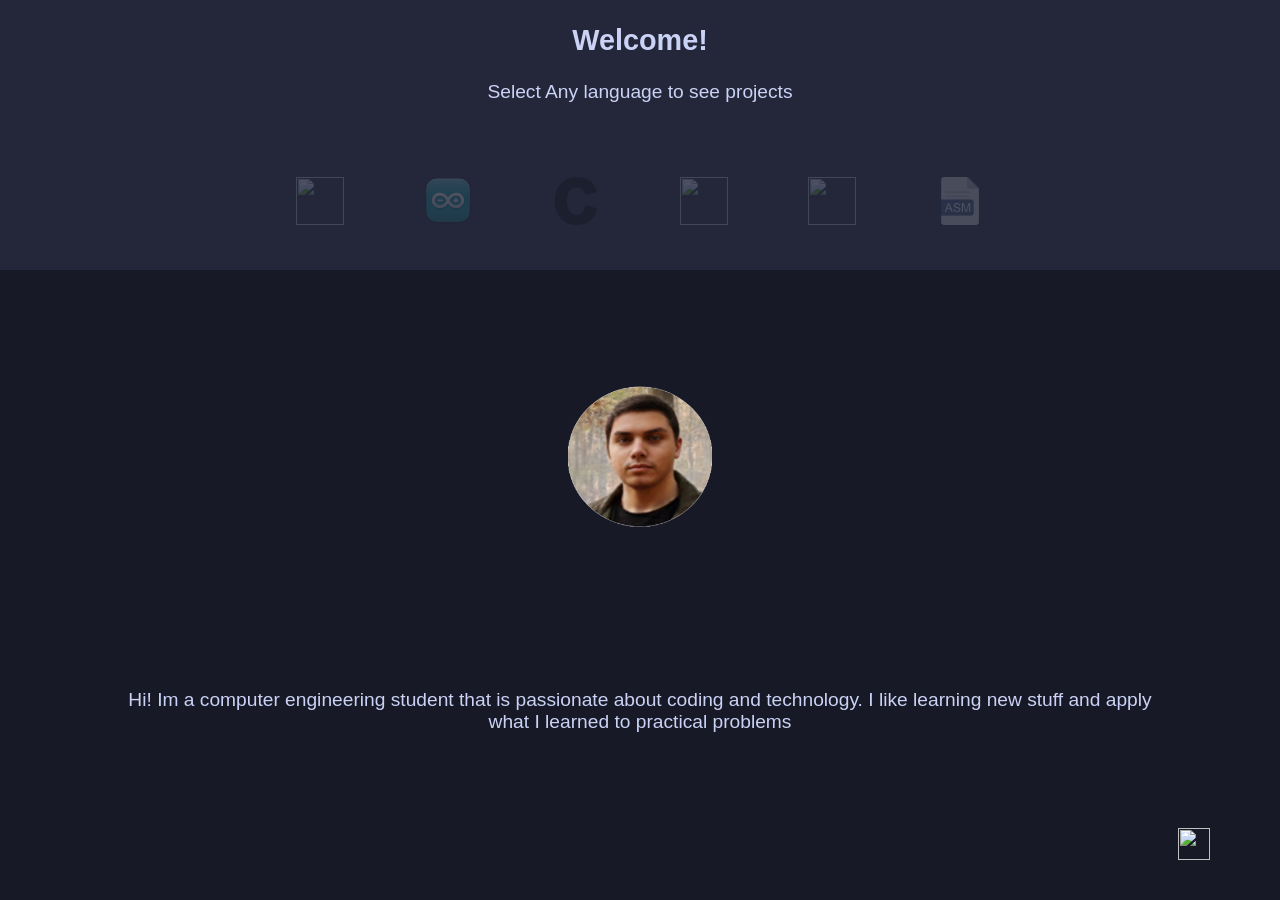
==== index.html @ c15f8045 "temporary disablement" ====
<!doctype html>
<html lang="en">
    <head>
        <meta charset="UTF-8" />
        <!--<meta name="viewport" content="width=device-width, initial-scale=1.0" />-->
        <title>Mehmed Altuğ Ede</title>
        <link rel="stylesheet" href="style.css">
    </head>
    <body>
        <script src="index.js" defer></script>
        <div id="top-bar"></div>
        <div id="top-items">
            <div style="font-size: 1.2em;">
                <h2>Welcome!</h2>
                <p>Select Any language to see projects</p>
            </div>
            <div id="icons">
                <div><img id="0" onclick="select_icon(0)" class="img-deactive" src="icons/python.png"></div>
                <div><img id="1" onclick="select_icon(1)" class="img-deactive" src="icons/arduino.svg"></div>
                <div><img id="2" onclick="select_icon(2)" class="img-deactive" src="icons/c.png"></div>
                <div><img id="3" onclick="select_icon(3)" class="img-deactive" src="icons/js.png"></div>
                <div><img id="4" onclick="select_icon(4)" class="img-deactive" src="icons/java.png"></div>
                <div><img id="5" onclick="select_icon(5)" class="img-deactive" src="icons/asm.png"></div>
            </div>
        </div>
        <div id="content-bar">
            <div id="initial-info">
                <div><img src="orman-vesika-yuvarlak.png" style="height: 10em; width: 9em;"></div>
                <div><p style="font-size: 1.2em;">Hi! Im a computer engineering student that is passionate about coding and technology. I like learning new stuff and
                apply what I learned to practical problems</p></div>
            </div>
        </div>
        <div id="fade" class="fade-deactive"></div>
        <div id="linkedin"><a href="https://www.linkedin.com/in/mehmed-altu%C4%9F-ede-61b1b6396/"><img src="icons/linkedin.png"></a></div>
    </body>
</html>
---- style.css ----
body {
	background-color: #181926;
	font-family: "Trebuchet MS",
		"Lucida Sans Unicode",
		"Lucida Grande",
		"Lucida Sans",
		Arial,
		sans-serif;
	color: #cad3f5;
}

input {
	display: none;
}

img {
	height: 3em;
	width: 3em;
	transition: 0.3s;
	cursor: pointer;
}

img:hover {
	opacity: 100%;
}

.img-active {
	opacity: 100%;
}

.img-deactive {
	opacity: 20%;
}


#top-bar {
	background-color: #24273a;
	position: absolute;
	top: 0;
	left: 0;
	right: 0;
	bottom: 70vh;
}

#top-items {
	top: 0;
	bottom: 70vh;
	left: 20vw;
	right: 20vw;
	position: absolute;
	display: grid;
	grid-template-columns: auto;
	grid-template-rows: 1fr 1fr;
	text-align: center;
}

#icons {
	width: 100%;
	display: grid;
	grid-template-columns: repeat(6, 1fr);
	grid-template-rows: 1fr;
	align-items: center;
	justify-content: center;
}

#content-bar {
	top: 30vh;
	bottom: 0;
	left: 0;
	right: 0;
	position: absolute;
	display: grid;
	grid-template-rows: 1fr;
	grid-template-columns: 1fr;
	justify-content: center;
	align-content: center;
	margin-top: 3em;
	margin-bottom: 3em;
	margin-left: 7em;
	margin-right: 7em;
	padding: 1em;
	gap: 1em;
}

#initial-info {
	display: grid;
	justify-content: center;
	align-items: center;
	text-align: center;
	grid-template-columns: 1fr;
	grid-template-rows: 1fr 1fr;
}

#fade {
	top: 30vh;
	left: 0;
	right: 0;
	bottom: 0;
	position: absolute;
	background-color: #181926;
	transition: 0.5s;
	pointer-events: none;
}

.fade-active {
	opacity: 100%;
}

.fade-deactive {
	opacity: 0;
}

.card {
	background-color: #363a4f;
	text-align: center;
	display: grid;
	grid-template-columns: 1fr;
	grid-template-rows: auto 1fr auto;
	padding: 1em;
	border-radius: 16px;
	border-color: #363a4f;
	border: solid;
}

.card p {
	word-wrap: break-word;
}

.card a {
	color: white;
	font-size: 1.3em;
}

#linkedin {
	position: absolute;
	top: 92vh;
	left: 92vw;
	right: 0;
	bottom: 0;
}

#linkedin img {
	height: 2em;
	width: 2em;
}
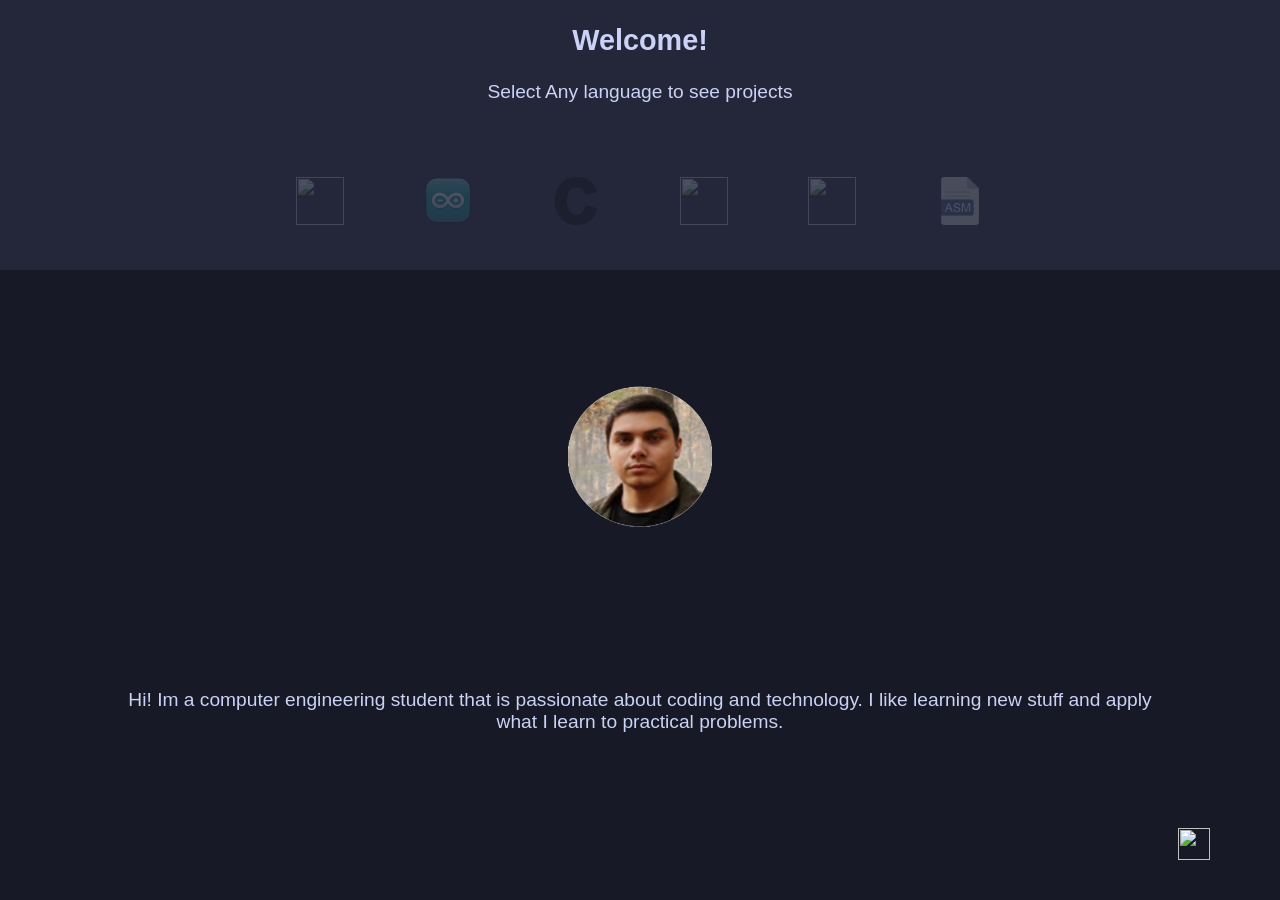
==== commit 7454e300: "fixed typo" ====
--- a/index.html
+++ b/index.html
@@ -2,35 +2,92 @@
 <html lang="en">
     <head>
         <meta charset="UTF-8" />
-        <!--<meta name="viewport" content="width=device-width, initial-scale=1.0" />-->
+        <meta name="viewport" content="width=device-width, initial-scale=1.0" />
         <title>Mehmed Altuğ Ede</title>
-        <link rel="stylesheet" href="style.css">
+        <link rel="stylesheet" href="style.css" />
     </head>
     <body>
         <script src="index.js" defer></script>
         <div id="top-bar"></div>
         <div id="top-items">
-            <div style="font-size: 1.2em;">
+            <div id="top-text">
                 <h2>Welcome!</h2>
                 <p>Select Any language to see projects</p>
             </div>
             <div id="icons">
-                <div><img id="0" onclick="select_icon(0)" class="img-deactive" src="icons/python.png"></div>
-                <div><img id="1" onclick="select_icon(1)" class="img-deactive" src="icons/arduino.svg"></div>
-                <div><img id="2" onclick="select_icon(2)" class="img-deactive" src="icons/c.png"></div>
-                <div><img id="3" onclick="select_icon(3)" class="img-deactive" src="icons/js.png"></div>
-                <div><img id="4" onclick="select_icon(4)" class="img-deactive" src="icons/java.png"></div>
-                <div><img id="5" onclick="select_icon(5)" class="img-deactive" src="icons/asm.png"></div>
+                <div>
+                    <img
+                        id="0"
+                        onclick="select_icon(0)"
+                        class="img-deactive"
+                        src="icons/python.png"
+                    />
+                </div>
+                <div>
+                    <img
+                        id="1"
+                        onclick="select_icon(1)"
+                        class="img-deactive"
+                        src="icons/arduino.svg"
+                    />
+                </div>
+                <div>
+                    <img
+                        id="2"
+                        onclick="select_icon(2)"
+                        class="img-deactive"
+                        src="icons/c.png"
+                    />
+                </div>
+                <div>
+                    <img
+                        id="3"
+                        onclick="select_icon(3)"
+                        class="img-deactive"
+                        src="icons/js.png"
+                    />
+                </div>
+                <div>
+                    <img
+                        id="4"
+                        onclick="select_icon(4)"
+                        class="img-deactive"
+                        src="icons/java.png"
+                    />
+                </div>
+                <div>
+                    <img
+                        id="5"
+                        onclick="select_icon(5)"
+                        class="img-deactive"
+                        src="icons/asm.png"
+                    />
+                </div>
             </div>
         </div>
         <div id="content-bar">
             <div id="initial-info">
-                <div><img src="orman-vesika-yuvarlak.png" style="height: 10em; width: 9em;"></div>
-                <div><p style="font-size: 1.2em;">Hi! Im a computer engineering student that is passionate about coding and technology. I like learning new stuff and
-                apply what I learned to practical problems</p></div>
+                <div>
+                    <img
+                        src="orman-vesika-yuvarlak.png"
+                        id="vesika"
+                    />
+                </div>
+                <div>
+                    <p style="font-size: 1.2em">
+                        Hi! Im a computer engineering student that is passionate
+                        about coding and technology. I like learning new stuff
+                        and apply what I learn to practical problems.
+                    </p>
+                </div>
             </div>
         </div>
         <div id="fade" class="fade-deactive"></div>
-        <div id="linkedin"><a href="https://www.linkedin.com/in/mehmed-altu%C4%9F-ede-61b1b6396/"><img src="icons/linkedin.png"></a></div>
+        <div id="linkedin">
+            <a
+                href="https://www.linkedin.com/in/mehmed-altu%C4%9F-ede-61b1b6396/"
+                ><img src="icons/linkedin.png"
+            /></a>
+        </div>
     </body>
 </html>
--- a/style.css
+++ b/style.css
@@ -89,6 +89,8 @@
 	text-align: center;
 	grid-template-columns: 1fr;
 	grid-template-rows: 1fr 1fr;
+	width: 100%;
+	height: 100%;
 }
 
 #fade {
@@ -142,4 +144,77 @@
 #linkedin img {
 	height: 2em;
 	width: 2em;
+}
+
+#vesika {
+	height: 10em; 
+	width: 9em;
+}
+
+#top-text {
+	font-size: 1.2em;
+}
+
+@media (max-width: 1024px) {
+	#top-text {
+		font-size: 0.9em;
+	}
+	#top-bar {
+		bottom: 65vh;
+	}
+	#content-bar {
+		top: 35vh;
+		margin: 1em;
+		margin-bottom: 1.4em;
+	}
+	#vesika {
+		height: 6em;
+		width: 5.3em;
+	}
+	#fade {
+		top: 35vh;
+	}
+	img {
+		height: 2em;
+		width: 2em;
+	}
+	.card {
+		font-size: 0.8em;
+		padding: 0.2em;
+	}
+	#linkedin {
+		top: 88vh;
+	}
+}
+
+@media (max-height: 600px) {
+	p {
+		font-size: 0.8em;
+	}
+}
+
+@media (max-width: 600px) {
+	#top-text {
+		font-size: 1.2em;
+	}
+	img {
+		height: 2em;
+		width: 2em;
+	}
+	#vesika {
+		height: 8em;
+		width: 7em;
+	}
+	#content-bar {
+		margin: 1em;
+		margin-bottom: 3em;
+	}
+	.card {
+		font-size: 0.8em;
+		padding: 0.2em;
+	}
+	#linkedin {
+		left: 88vw;
+		top: 85vh;
+	}
 }
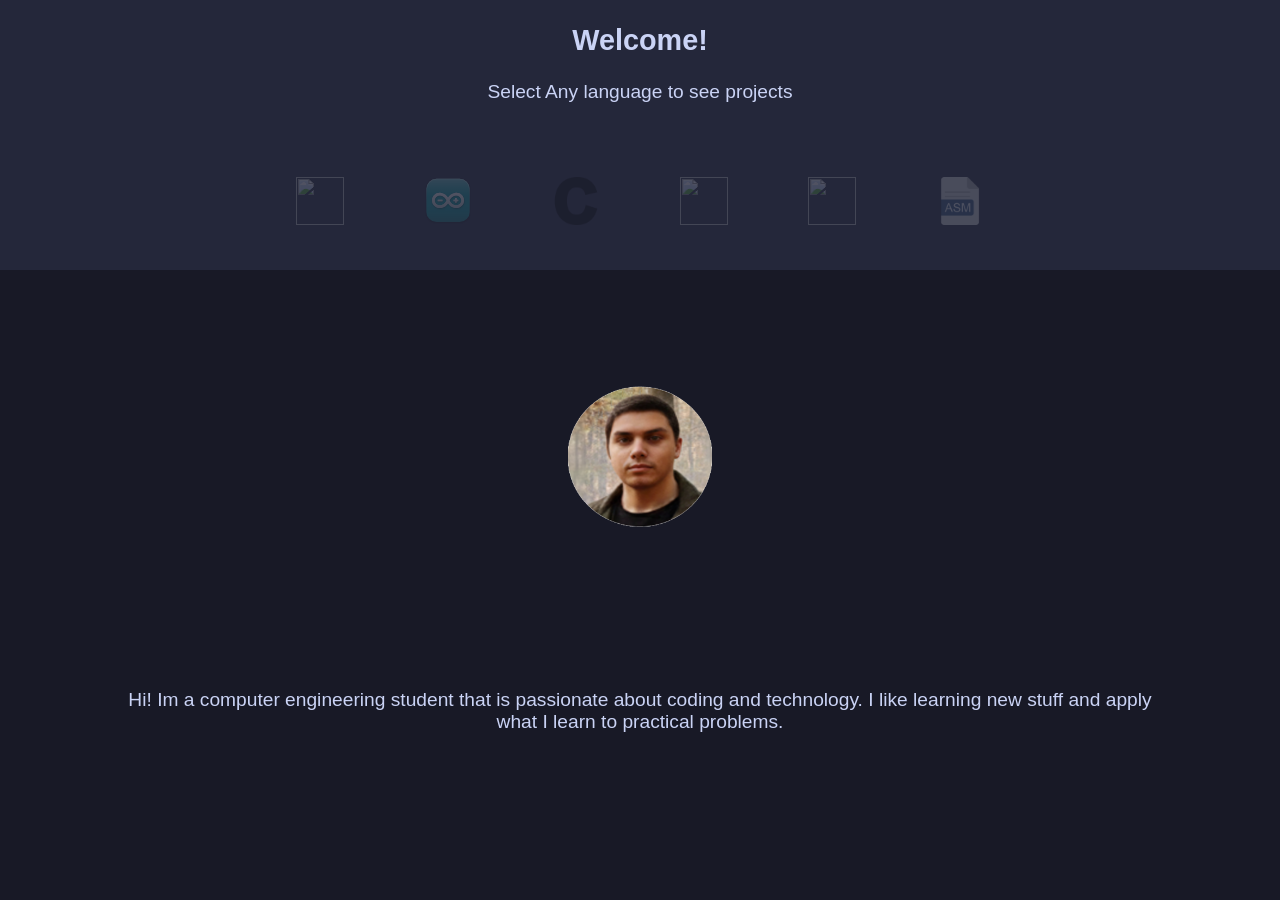
==== commit 54196033: "formatting + new projects. Changed content from grid to flex" ====
--- a/index.html
+++ b/index.html
@@ -68,10 +68,7 @@
         <div id="content-bar">
             <div id="initial-info">
                 <div>
-                    <img
-                        src="orman-vesika-yuvarlak.png"
-                        id="vesika"
-                    />
+                    <img src="orman-vesika-yuvarlak.png" id="vesika" />
                 </div>
                 <div>
                     <p style="font-size: 1.2em">
@@ -83,11 +80,11 @@
             </div>
         </div>
         <div id="fade" class="fade-deactive"></div>
-        <div id="linkedin">
+        <!--<div id="linkedin">
             <a
                 href="https://www.linkedin.com/in/mehmed-altu%C4%9F-ede-61b1b6396/"
                 ><img src="icons/linkedin.png"
             /></a>
-        </div>
+            </div>-->
     </body>
 </html>
--- a/style.css
+++ b/style.css
@@ -1,220 +1,217 @@
-body {
-	background-color: #181926;
-	font-family: "Trebuchet MS",
-		"Lucida Sans Unicode",
-		"Lucida Grande",
-		"Lucida Sans",
-		Arial,
-		sans-serif;
-	color: #cad3f5;
-}
-
-input {
-	display: none;
-}
-
-img {
-	height: 3em;
-	width: 3em;
-	transition: 0.3s;
-	cursor: pointer;
-}
-
-img:hover {
-	opacity: 100%;
-}
-
-.img-active {
-	opacity: 100%;
-}
-
-.img-deactive {
-	opacity: 20%;
-}
-
-
-#top-bar {
-	background-color: #24273a;
-	position: absolute;
-	top: 0;
-	left: 0;
-	right: 0;
-	bottom: 70vh;
-}
-
-#top-items {
-	top: 0;
-	bottom: 70vh;
-	left: 20vw;
-	right: 20vw;
-	position: absolute;
-	display: grid;
-	grid-template-columns: auto;
-	grid-template-rows: 1fr 1fr;
-	text-align: center;
-}
-
-#icons {
-	width: 100%;
-	display: grid;
-	grid-template-columns: repeat(6, 1fr);
-	grid-template-rows: 1fr;
-	align-items: center;
-	justify-content: center;
-}
-
-#content-bar {
-	top: 30vh;
-	bottom: 0;
-	left: 0;
-	right: 0;
-	position: absolute;
-	display: grid;
-	grid-template-rows: 1fr;
-	grid-template-columns: 1fr;
-	justify-content: center;
-	align-content: center;
-	margin-top: 3em;
-	margin-bottom: 3em;
-	margin-left: 7em;
-	margin-right: 7em;
-	padding: 1em;
-	gap: 1em;
-}
-
-#initial-info {
-	display: grid;
-	justify-content: center;
-	align-items: center;
-	text-align: center;
-	grid-template-columns: 1fr;
-	grid-template-rows: 1fr 1fr;
-	width: 100%;
-	height: 100%;
-}
-
-#fade {
-	top: 30vh;
-	left: 0;
-	right: 0;
-	bottom: 0;
-	position: absolute;
-	background-color: #181926;
-	transition: 0.5s;
-	pointer-events: none;
-}
-
-.fade-active {
-	opacity: 100%;
-}
-
-.fade-deactive {
-	opacity: 0;
-}
-
-.card {
-	background-color: #363a4f;
-	text-align: center;
-	display: grid;
-	grid-template-columns: 1fr;
-	grid-template-rows: auto 1fr auto;
-	padding: 1em;
-	border-radius: 16px;
-	border-color: #363a4f;
-	border: solid;
-}
-
-.card p {
-	word-wrap: break-word;
-}
-
-.card a {
-	color: white;
-	font-size: 1.3em;
-}
-
-#linkedin {
-	position: absolute;
-	top: 92vh;
-	left: 92vw;
-	right: 0;
-	bottom: 0;
-}
-
-#linkedin img {
-	height: 2em;
-	width: 2em;
-}
-
-#vesika {
-	height: 10em; 
-	width: 9em;
-}
-
-#top-text {
-	font-size: 1.2em;
-}
-
-@media (max-width: 1024px) {
-	#top-text {
-		font-size: 0.9em;
-	}
-	#top-bar {
-		bottom: 65vh;
-	}
-	#content-bar {
-		top: 35vh;
-		margin: 1em;
-		margin-bottom: 1.4em;
-	}
-	#vesika {
-		height: 6em;
-		width: 5.3em;
-	}
-	#fade {
-		top: 35vh;
-	}
-	img {
-		height: 2em;
-		width: 2em;
-	}
-	.card {
-		font-size: 0.8em;
-		padding: 0.2em;
-	}
-	#linkedin {
-		top: 88vh;
-	}
-}
-
-@media (max-height: 600px) {
-	p {
-		font-size: 0.8em;
-	}
-}
-
-@media (max-width: 600px) {
-	#top-text {
-		font-size: 1.2em;
-	}
-	img {
-		height: 2em;
-		width: 2em;
-	}
-	#vesika {
-		height: 8em;
-		width: 7em;
-	}
-	#content-bar {
-		margin: 1em;
-		margin-bottom: 3em;
-	}
-	.card {
-		font-size: 0.8em;
-		padding: 0.2em;
-	}
-	#linkedin {
-		left: 88vw;
-		top: 85vh;
-	}
-}+body {
+    background-color: #181926;
+    font-family:
+        "Trebuchet MS", "Lucida Sans Unicode", "Lucida Grande", "Lucida Sans",
+        Arial, sans-serif;
+    color: #cad3f5;
+}
+
+input {
+    display: none;
+}
+
+img {
+    height: 3em;
+    width: 3em;
+    transition: 0.3s;
+    cursor: pointer;
+}
+
+img:hover {
+    opacity: 100%;
+}
+
+.img-active {
+    opacity: 100%;
+}
+
+.img-deactive {
+    opacity: 20%;
+}
+
+#top-bar {
+    background-color: #24273a;
+    position: absolute;
+    top: 0;
+    left: 0;
+    right: 0;
+    bottom: 70vh;
+}
+
+#top-items {
+    top: 0;
+    bottom: 70vh;
+    left: 20vw;
+    right: 20vw;
+    position: absolute;
+    display: grid;
+    grid-template-columns: auto;
+    grid-template-rows: 1fr 1fr;
+    text-align: center;
+}
+
+#icons {
+    width: 100%;
+    display: grid;
+    grid-template-columns: repeat(6, 1fr);
+    grid-template-rows: 1fr;
+    align-items: center;
+    justify-content: center;
+}
+
+#content-bar {
+    display: flex;
+    flex-wrap: wrap;
+    top: 30vh;
+    bottom: 0;
+    left: 0;
+    right: 0;
+    position: absolute;
+    justify-content: center;
+    align-items: center;
+    margin-top: 3em;
+    margin-bottom: 3em;
+    margin-left: 7em;
+    margin-right: 7em;
+    padding: 1em;
+    gap: 1em;
+}
+
+#initial-info {
+    display: grid;
+    justify-content: center;
+    align-items: center;
+    text-align: center;
+    grid-template-columns: 1fr;
+    grid-template-rows: 1fr 1fr;
+    width: 100%;
+    height: 100%;
+}
+
+#fade {
+    top: 30vh;
+    left: 0;
+    right: 0;
+    bottom: 0;
+    position: absolute;
+    background-color: #181926;
+    transition: 0.5s;
+    pointer-events: none;
+}
+
+.fade-active {
+    opacity: 100%;
+}
+
+.fade-deactive {
+    opacity: 0;
+}
+
+.card {
+    background-color: #363a4f;
+    text-align: center;
+    display: grid;
+    grid-template-columns: 1fr;
+    grid-template-rows: auto 1fr auto;
+    padding: 1em;
+    border-radius: 16px;
+    border-color: #363a4f;
+    border: solid;
+    width: 20vw;
+    height: 30vh;
+}
+
+.card p {
+    word-wrap: break-word;
+}
+
+.card a {
+    color: white;
+    font-size: 1.3em;
+}
+
+#linkedin {
+    position: absolute;
+    top: 92vh;
+    left: 92vw;
+    right: 0;
+    bottom: 0;
+}
+
+#linkedin img {
+    height: 2em;
+    width: 2em;
+}
+
+#vesika {
+    height: 10em;
+    width: 9em;
+}
+
+#top-text {
+    font-size: 1.2em;
+}
+
+@media (max-width: 1024px) {
+    #top-text {
+        font-size: 0.9em;
+    }
+    #top-bar {
+        bottom: 65vh;
+    }
+    #content-bar {
+        top: 35vh;
+        margin: 1em;
+        margin-bottom: 1.4em;
+    }
+    #vesika {
+        height: 6em;
+        width: 5.3em;
+    }
+    #fade {
+        top: 35vh;
+    }
+    img {
+        height: 2em;
+        width: 2em;
+    }
+    .card {
+        font-size: 0.8em;
+        padding: 0.2em;
+    }
+    #linkedin {
+        top: 88vh;
+    }
+}
+
+@media (max-height: 600px) {
+    p {
+        font-size: 0.8em;
+    }
+}
+
+@media (max-width: 600px) {
+    #top-text {
+        font-size: 1.2em;
+    }
+    img {
+        height: 2em;
+        width: 2em;
+    }
+    #vesika {
+        height: 8em;
+        width: 7em;
+    }
+    #content-bar {
+        margin: 1em;
+        margin-bottom: 3em;
+    }
+    .card {
+        font-size: 0.8em;
+        padding: 0.2em;
+    }
+    #linkedin {
+        left: 88vw;
+        top: 85vh;
+    }
+}
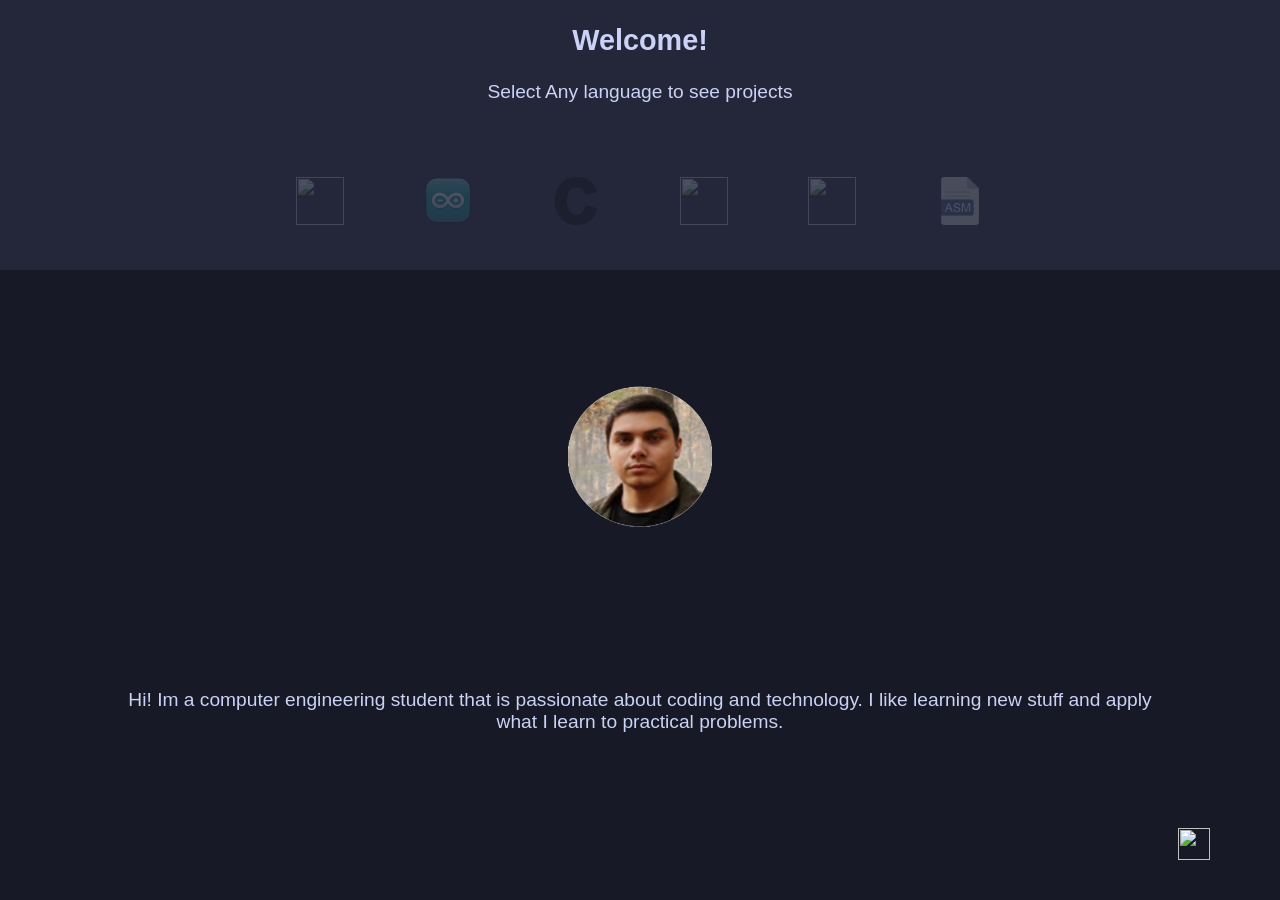
==== commit a6c27d1d: "fixed again" ====
--- a/index.html
+++ b/index.html
@@ -80,11 +80,10 @@
             </div>
         </div>
         <div id="fade" class="fade-deactive"></div>
-        <!--<div id="linkedin">
-            <a
-                href="https://www.linkedin.com/in/mehmed-altu%C4%9F-ede-61b1b6396/"
+        <div id="linkedin">
+            <a href="https://www.linkedin.com/in/mehmedaltug"
                 ><img src="icons/linkedin.png"
             /></a>
-            </div>-->
+        </div>
     </body>
 </html>
--- a/style.css
+++ b/style.css
@@ -90,9 +90,9 @@
 
 #fade {
     top: 30vh;
+    bottom: 0;
     left: 0;
     right: 0;
-    bottom: 0;
     position: absolute;
     background-color: #181926;
     transition: 0.5s;
@@ -209,6 +209,8 @@
     .card {
         font-size: 0.8em;
         padding: 0.2em;
+        width: 35vw;
+        height: 30vh;
     }
     #linkedin {
         left: 88vw;
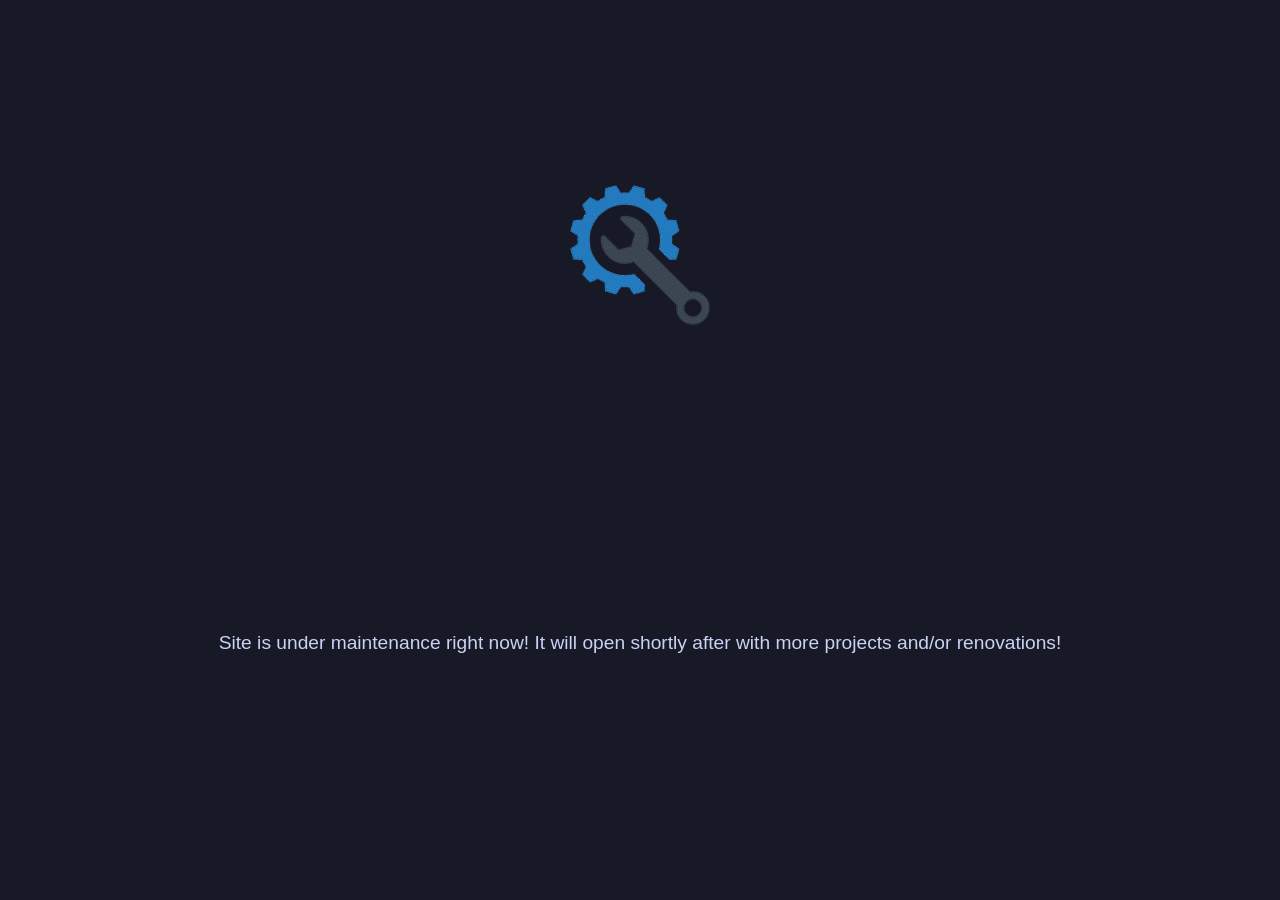
==== commit e5e4d86a: "fixed maintenance issue" ====
--- a/index.html
+++ b/index.html
@@ -1,89 +1,60 @@
 <!doctype html>
 <html lang="en">
-    <head>
-        <meta charset="UTF-8" />
-        <meta name="viewport" content="width=device-width, initial-scale=1.0" />
-        <title>Mehmed Altuğ Ede</title>
-        <link rel="stylesheet" href="style.css" />
-    </head>
-    <body>
-        <script src="index.js" defer></script>
-        <div id="top-bar"></div>
-        <div id="top-items">
-            <div id="top-text">
-                <h2>Welcome!</h2>
-                <p>Select Any language to see projects</p>
+
+<head>
+    <meta charset="UTF-8" />
+    <meta name="viewport" content="width=device-width, initial-scale=1.0" />
+    <title>Mehmed Altuğ Ede</title>
+    <link rel="stylesheet" href="style.css" />
+</head>
+
+<body>
+    <script src="index.js"></script>
+    <div id="top-bar"></div>
+    <div id="top-items">
+        <div id="top-text">
+            <h2>Welcome!</h2>
+            <p>Select Any language to see projects</p>
+        </div>
+        <div id="icons">
+            <div>
+                <img id="0" onclick="select_icon(0)" class="img-deactive" src="icons/python.png" />
             </div>
-            <div id="icons">
-                <div>
-                    <img
-                        id="0"
-                        onclick="select_icon(0)"
-                        class="img-deactive"
-                        src="icons/python.png"
-                    />
-                </div>
-                <div>
-                    <img
-                        id="1"
-                        onclick="select_icon(1)"
-                        class="img-deactive"
-                        src="icons/arduino.svg"
-                    />
-                </div>
-                <div>
-                    <img
-                        id="2"
-                        onclick="select_icon(2)"
-                        class="img-deactive"
-                        src="icons/c.png"
-                    />
-                </div>
-                <div>
-                    <img
-                        id="3"
-                        onclick="select_icon(3)"
-                        class="img-deactive"
-                        src="icons/js.png"
-                    />
-                </div>
-                <div>
-                    <img
-                        id="4"
-                        onclick="select_icon(4)"
-                        class="img-deactive"
-                        src="icons/java.png"
-                    />
-                </div>
-                <div>
-                    <img
-                        id="5"
-                        onclick="select_icon(5)"
-                        class="img-deactive"
-                        src="icons/asm.png"
-                    />
-                </div>
+            <div>
+                <img id="1" onclick="select_icon(1)" class="img-deactive" src="icons/arduino.svg" />
+            </div>
+            <div>
+                <img id="2" onclick="select_icon(2)" class="img-deactive" src="icons/c.png" />
+            </div>
+            <div>
+                <img id="3" onclick="select_icon(3)" class="img-deactive" src="icons/js.png" />
+            </div>
+            <div>
+                <img id="4" onclick="select_icon(4)" class="img-deactive" src="icons/java.png" />
+            </div>
+            <div>
+                <img id="5" onclick="select_icon(5)" class="img-deactive" src="icons/asm.png" />
             </div>
         </div>
-        <div id="content-bar">
-            <div id="initial-info">
-                <div>
-                    <img src="orman-vesika-yuvarlak.png" id="vesika" />
-                </div>
-                <div>
-                    <p style="font-size: 1.2em">
-                        Hi! Im a computer engineering student that is passionate
-                        about coding and technology. I like learning new stuff
-                        and apply what I learn to practical problems.
-                    </p>
-                </div>
+    </div>
+    <div id="content-bar">
+        <div id="initial-info">
+            <div>
+                <img src="orman-vesika-yuvarlak.png" id="vesika" />
+            </div>
+            <div>
+                <p style="font-size: 1.2em">
+                    Hi! Im a computer engineering student that is passionate
+                    about coding and technology. I like learning new stuff
+                    and apply what I learn to practical problems.
+                </p>
             </div>
         </div>
-        <div id="fade" class="fade-deactive"></div>
-        <div id="linkedin">
-            <a href="https://www.linkedin.com/in/mehmedaltug"
-                ><img src="icons/linkedin.png"
-            /></a>
-        </div>
-    </body>
-</html>
+    </div>
+    <div id="fade" class="fade-deactive"></div>
+    <div id="linkedin">
+        <a href="https://www.linkedin.com/in/mehmedaltug"><img src="icons/linkedin.png" /></a>
+    </div>
+</body>
+
+</html>
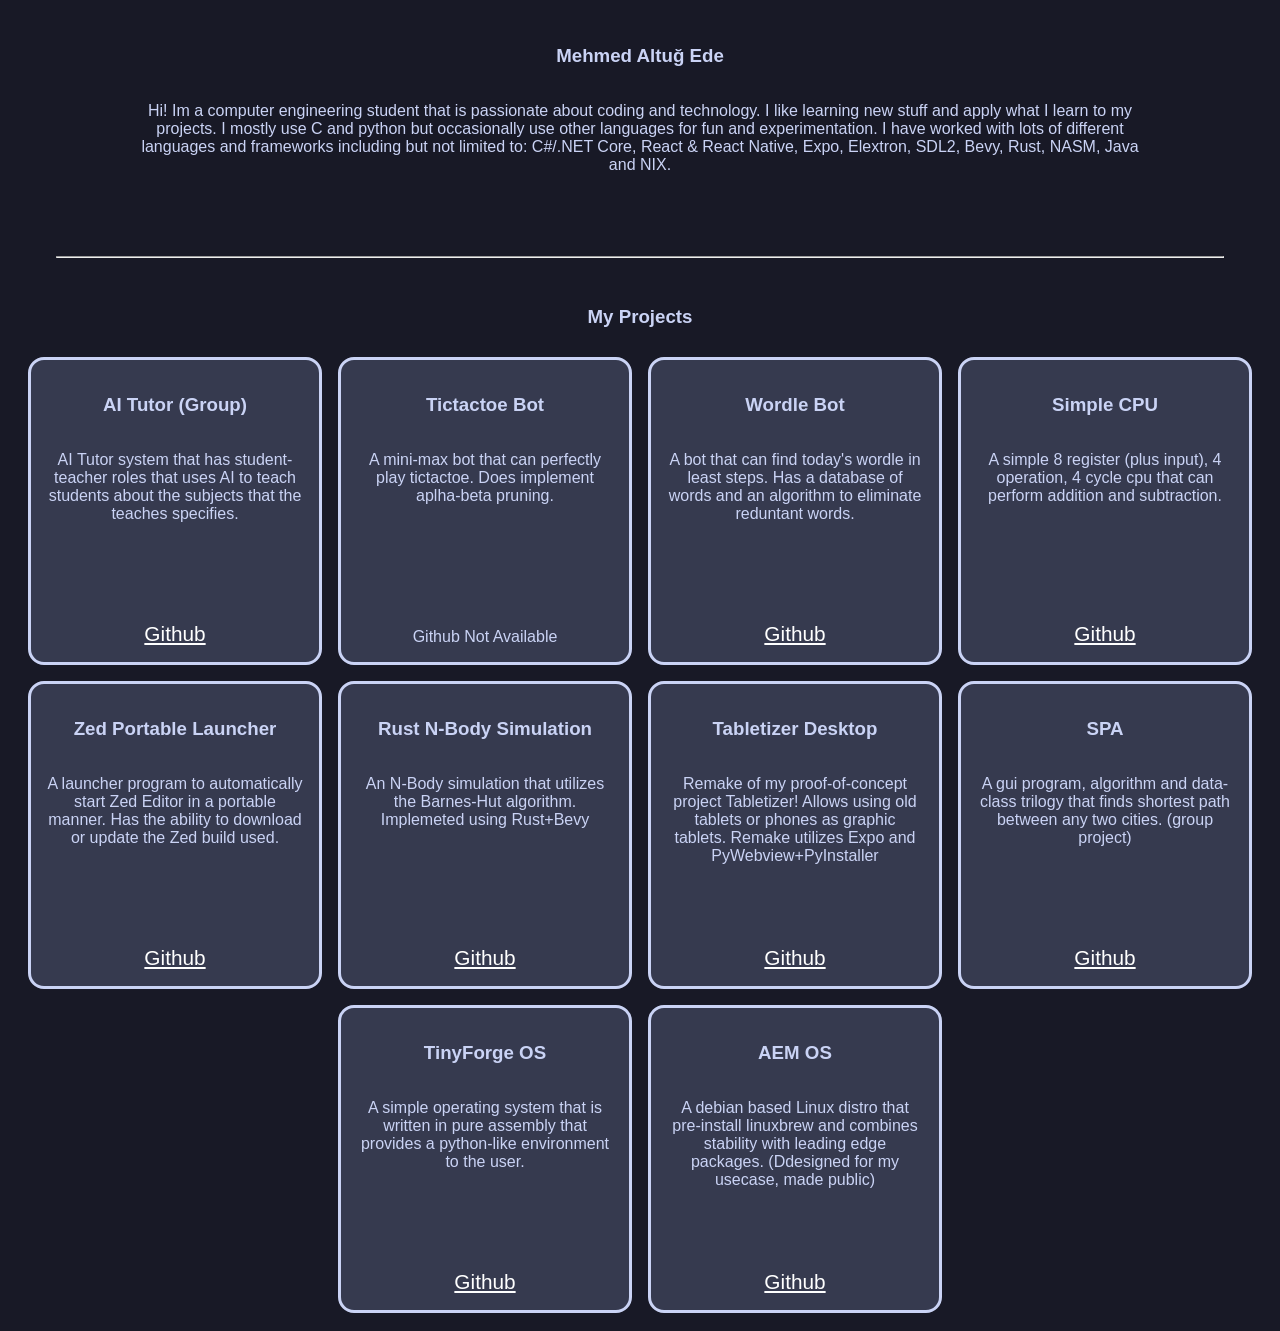
==== commit d258ce7b: "Reworked my website" ====
--- a/index.html
+++ b/index.html
@@ -9,52 +9,19 @@
 </head>
 
 <body>
-    <script src="index.js"></script>
-    <div id="top-bar"></div>
-    <div id="top-items">
-        <div id="top-text">
-            <h2>Welcome!</h2>
-            <p>Select Any language to see projects</p>
-        </div>
-        <div id="icons">
-            <div>
-                <img id="0" onclick="select_icon(0)" class="img-deactive" src="icons/python.png" />
-            </div>
-            <div>
-                <img id="1" onclick="select_icon(1)" class="img-deactive" src="icons/arduino.svg" />
-            </div>
-            <div>
-                <img id="2" onclick="select_icon(2)" class="img-deactive" src="icons/c.png" />
-            </div>
-            <div>
-                <img id="3" onclick="select_icon(3)" class="img-deactive" src="icons/js.png" />
-            </div>
-            <div>
-                <img id="4" onclick="select_icon(4)" class="img-deactive" src="icons/java.png" />
-            </div>
-            <div>
-                <img id="5" onclick="select_icon(5)" class="img-deactive" src="icons/asm.png" />
-            </div>
-        </div>
+    <script src="main.js"></script>
+    <div class="infographic">
+        <h3>Mehmed Altuğ Ede</h3>
+        <p>Hi! Im a computer engineering student that is passionate
+        about coding and technology. I like learning new stuff
+        and apply what I learn to my projects. I mostly use C and python but 
+        occasionally use other languages for fun and experimentation.
+        I have worked with lots of different languages and frameworks including but not limited to:
+        C#/.NET Core, React & React Native, Expo, Elextron, SDL2, Bevy, Rust, NASM, Java and NIX.</p>
     </div>
-    <div id="content-bar">
-        <div id="initial-info">
-            <div>
-                <img src="orman-vesika-yuvarlak.png" id="vesika" />
-            </div>
-            <div>
-                <p style="font-size: 1.2em">
-                    Hi! Im a computer engineering student that is passionate
-                    about coding and technology. I like learning new stuff
-                    and apply what I learn to practical problems.
-                </p>
-            </div>
-        </div>
-    </div>
-    <div id="fade" class="fade-deactive"></div>
-    <div id="linkedin">
-        <a href="https://www.linkedin.com/in/mehmedaltug"><img src="icons/linkedin.png" /></a>
-    </div>
+    <hr>
+    <h3 style="text-align: center;">My Projects</h3>
+    <div class="project-container" id="project_container"></div>
 </body>
 
 </html>
--- a/style.css
+++ b/style.css
@@ -6,105 +6,30 @@
     color: #cad3f5;
 }
 
-input {
-    display: none;
+hr {
+    margin: 3em;
 }
 
-img {
-    height: 3em;
-    width: 3em;
-    transition: 0.3s;
-    cursor: pointer;
+.infographic {
+    display: flex;
+    flex-direction: column;
+    text-align: center;
+    justify-content: center;
+    align-items: center;
+    top: 0;
+    height: 20vh;
+    padding: 10px;
+    padding-left: 10vw;
+    padding-right: 10vw;
 }
 
-img:hover {
-    opacity: 100%;
-}
-
-.img-active {
-    opacity: 100%;
-}
-
-.img-deactive {
-    opacity: 20%;
-}
-
-#top-bar {
-    background-color: #24273a;
-    position: absolute;
-    top: 0;
-    left: 0;
-    right: 0;
-    bottom: 70vh;
-}
-
-#top-items {
-    top: 0;
-    bottom: 70vh;
-    left: 20vw;
-    right: 20vw;
-    position: absolute;
-    display: grid;
-    grid-template-columns: auto;
-    grid-template-rows: 1fr 1fr;
-    text-align: center;
-}
-
-#icons {
-    width: 100%;
-    display: grid;
-    grid-template-columns: repeat(6, 1fr);
-    grid-template-rows: 1fr;
+.project-container {
+    display: flex;
+    flex-flow: wrap;
+    padding: 10px;
+    gap: 1em;
     align-items: center;
     justify-content: center;
-}
-
-#content-bar {
-    display: flex;
-    flex-wrap: wrap;
-    top: 30vh;
-    bottom: 0;
-    left: 0;
-    right: 0;
-    position: absolute;
-    justify-content: center;
-    align-items: center;
-    margin-top: 3em;
-    margin-bottom: 3em;
-    margin-left: 7em;
-    margin-right: 7em;
-    padding: 1em;
-    gap: 1em;
-}
-
-#initial-info {
-    display: grid;
-    justify-content: center;
-    align-items: center;
-    text-align: center;
-    grid-template-columns: 1fr;
-    grid-template-rows: 1fr 1fr;
-    width: 100%;
-    height: 100%;
-}
-
-#fade {
-    top: 30vh;
-    bottom: 0;
-    left: 0;
-    right: 0;
-    position: absolute;
-    background-color: #181926;
-    transition: 0.5s;
-    pointer-events: none;
-}
-
-.fade-active {
-    opacity: 100%;
-}
-
-.fade-deactive {
-    opacity: 0;
 }
 
 .card {
@@ -130,90 +55,11 @@
     font-size: 1.3em;
 }
 
-#linkedin {
-    position: absolute;
-    top: 92vh;
-    left: 92vw;
-    right: 0;
-    bottom: 0;
-}
-
-#linkedin img {
-    height: 2em;
-    width: 2em;
-}
-
-#vesika {
-    height: 10em;
-    width: 9em;
-}
-
-#top-text {
-    font-size: 1.2em;
-}
-
-@media (max-width: 1024px) {
-    #top-text {
-        font-size: 0.9em;
-    }
-    #top-bar {
-        bottom: 65vh;
-    }
-    #content-bar {
-        top: 35vh;
-        margin: 1em;
-        margin-bottom: 1.4em;
-    }
-    #vesika {
-        height: 6em;
-        width: 5.3em;
-    }
-    #fade {
-        top: 35vh;
-    }
-    img {
-        height: 2em;
-        width: 2em;
+@media (max-width: 600px) {
+    body {
+        font-size: 13px;
     }
     .card {
-        font-size: 0.8em;
-        padding: 0.2em;
+        width: 30vw;
     }
-    #linkedin {
-        top: 88vh;
-    }
-}
-
-@media (max-height: 600px) {
-    p {
-        font-size: 0.8em;
-    }
-}
-
-@media (max-width: 600px) {
-    #top-text {
-        font-size: 1.2em;
-    }
-    img {
-        height: 2em;
-        width: 2em;
-    }
-    #vesika {
-        height: 8em;
-        width: 7em;
-    }
-    #content-bar {
-        margin: 1em;
-        margin-bottom: 3em;
-    }
-    .card {
-        font-size: 0.8em;
-        padding: 0.2em;
-        width: 35vw;
-        height: 30vh;
-    }
-    #linkedin {
-        left: 88vw;
-        top: 85vh;
-    }
-}
+}
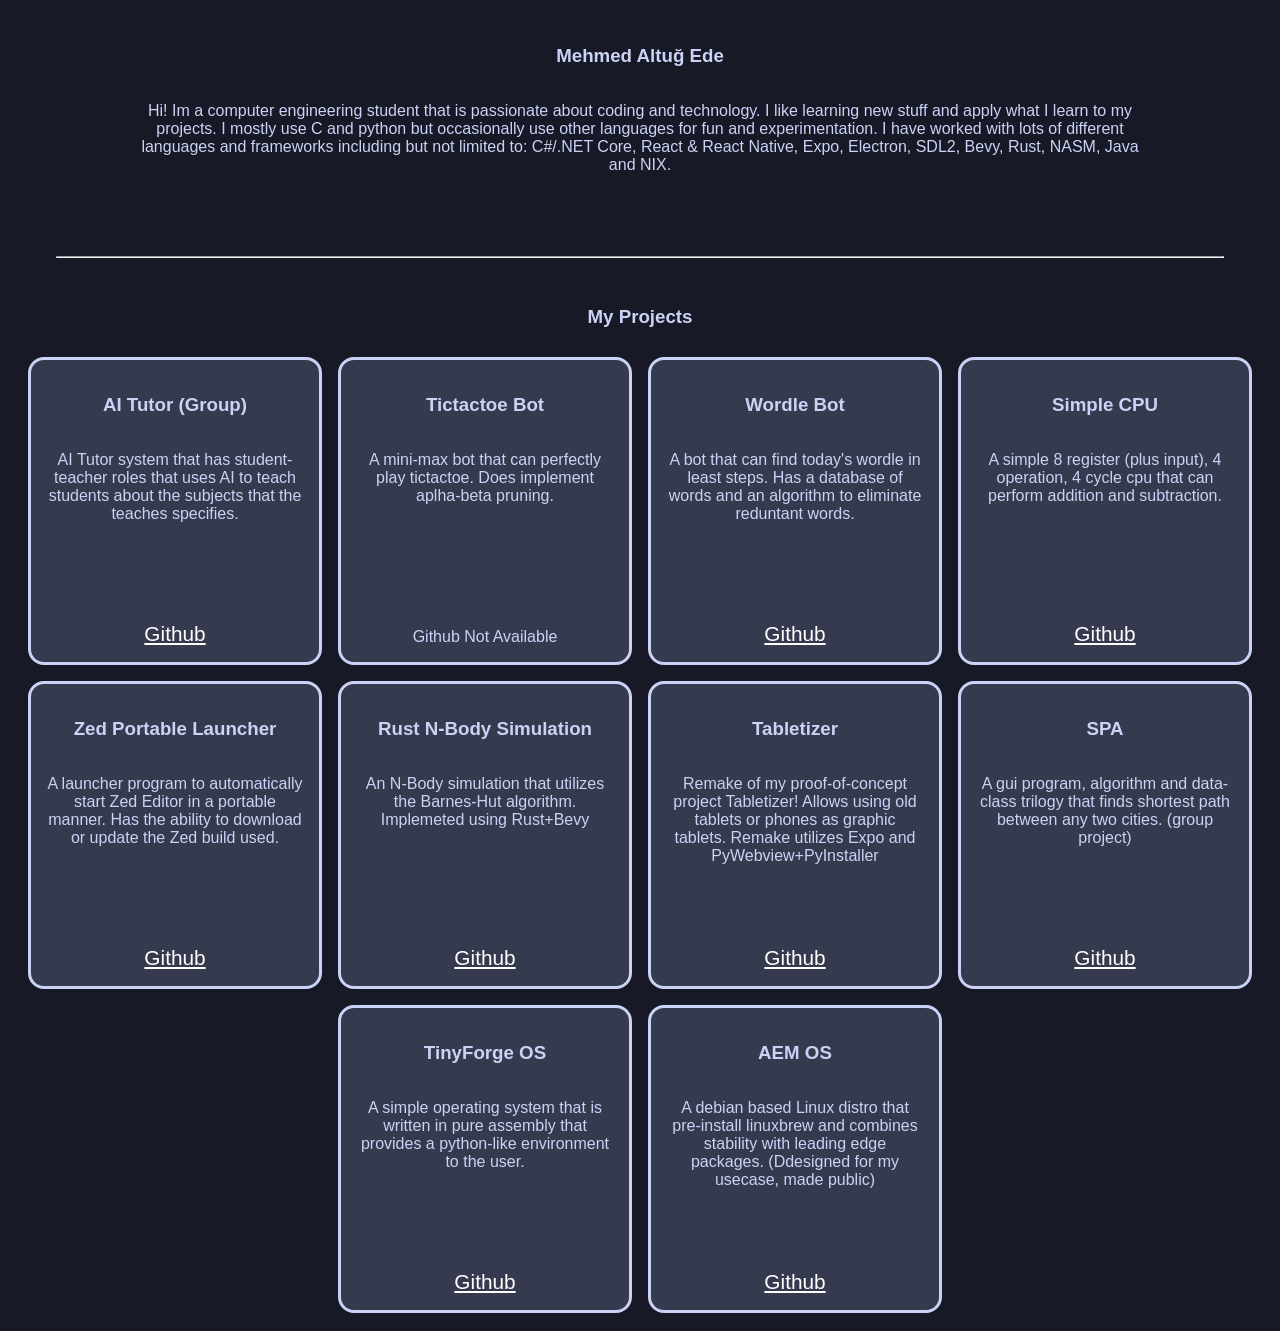
==== commit dfc26c8b: "fixed typos" ====
--- a/index.html
+++ b/index.html
@@ -17,7 +17,7 @@
         and apply what I learn to my projects. I mostly use C and python but 
         occasionally use other languages for fun and experimentation.
         I have worked with lots of different languages and frameworks including but not limited to:
-        C#/.NET Core, React & React Native, Expo, Elextron, SDL2, Bevy, Rust, NASM, Java and NIX.</p>
+        C#/.NET Core, React & React Native, Expo, Electron, SDL2, Bevy, Rust, NASM, Java and NIX.</p>
     </div>
     <hr>
     <h3 style="text-align: center;">My Projects</h3>
